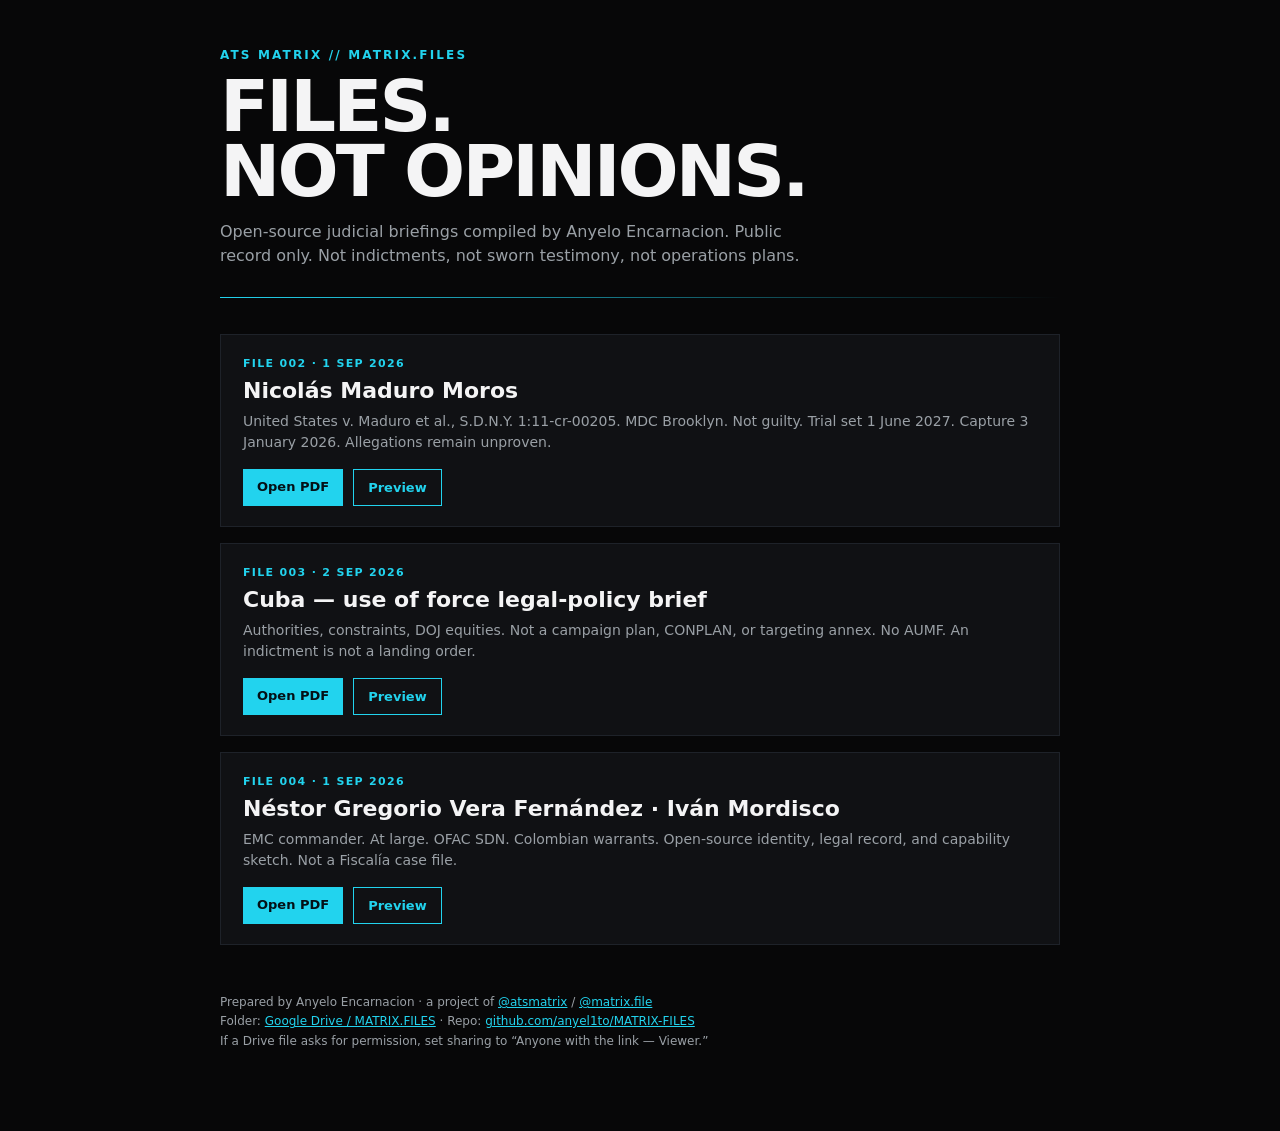
==== index.html @ 031e847b "Add MATRIX.FILES public landing page" ====
<!DOCTYPE html>
<html lang="en">
<head>
  <meta charset="utf-8" />
  <meta name="viewport" content="width=device-width, initial-scale=1" />
  <title>MATRIX.FILES — Open-source judicial briefings</title>
  <meta name="description" content="Public-record compilations by Anyelo Encarnacion / ATS MATRIX. Not official charging instruments." />
  <style>
    :root { --bg:#070708; --card:#101114; --line:#1e2229; --text:#f4f4f5; --muted:#9aa0a6; --cyan:#22d3ee; }
    * { box-sizing: border-box; }
    body { margin:0; background:var(--bg); color:var(--text); font-family: ui-sans-serif, system-ui, -apple-system, Segoe UI, sans-serif; }
    .wrap { max-width: 880px; margin: 0 auto; padding: 48px 20px 80px; }
    .kicker { color:var(--cyan); letter-spacing:.18em; font-size:12px; font-weight:700; }
    h1 { font-size: clamp(40px, 8vw, 72px); line-height:.9; margin:12px 0 16px; letter-spacing:-.04em; }
    .lede { color:var(--muted); max-width: 58ch; line-height:1.55; }
    .rule { height:1px; background:linear-gradient(90deg, var(--cyan), transparent); margin:28px 0 36px; border:0; }
    .grid { display:grid; gap:16px; }
    article { background:var(--card); border:1px solid var(--line); padding:22px 22px 20px; }
    article h2 { margin:8px 0 8px; font-size:22px; }
    article p { color:var(--muted); margin:0 0 16px; line-height:1.5; font-size:14px; }
    .meta { color:var(--cyan); font-size:11px; letter-spacing:.12em; font-weight:700; }
    .btns { display:flex; gap:10px; flex-wrap:wrap; }
    a.btn { text-decoration:none; color:#041016; background:var(--cyan); padding:10px 14px; font-size:13px; font-weight:700; }
    a.ghost { background:transparent; color:var(--cyan); border:1px solid var(--cyan); }
    footer { margin-top:48px; color:var(--muted); font-size:12px; line-height:1.6; }
    footer a { color:var(--cyan); }
  </style>
</head>
<body>
  <div class="wrap">
    <div class="kicker">ATS MATRIX // MATRIX.FILES</div>
    <h1>FILES.<br>NOT OPINIONS.</h1>
    <p class="lede">Open-source judicial briefings compiled by Anyelo Encarnacion. Public record only. Not indictments, not sworn testimony, not operations plans.</p>
    <hr class="rule" />
    <div class="grid">
      <article>
        <div class="meta">FILE 002 · 1 SEP 2026</div>
        <h2>Nicolás Maduro Moros</h2>
        <p>United States v. Maduro et al., S.D.N.Y. 1:11-cr-00205. MDC Brooklyn. Not guilty. Trial set 1 June 2027. Capture 3 January 2026. Allegations remain unproven.</p>
        <div class="btns">
          <a class="btn" href="https://drive.google.com/file/d/1BtM4a-Eci08VPVmfJweD16Wv40cV15db/view" target="_blank" rel="noopener">Open PDF</a>
          <a class="ghost btn" href="https://drive.google.com/file/d/1BtM4a-Eci08VPVmfJweD16Wv40cV15db/preview" target="_blank" rel="noopener">Preview</a>
        </div>
      </article>
      <article>
        <div class="meta">FILE 003 · 2 SEP 2026</div>
        <h2>Cuba — use of force legal-policy brief</h2>
        <p>Authorities, constraints, DOJ equities. Not a campaign plan, CONPLAN, or targeting annex. No AUMF. An indictment is not a landing order.</p>
        <div class="btns">
          <a class="btn" href="https://drive.google.com/file/d/1GTG9GldCAK5SY8bblRkNuc5zvCEHzuP1/view" target="_blank" rel="noopener">Open PDF</a>
          <a class="ghost btn" href="https://drive.google.com/file/d/1GTG9GldCAK5SY8bblRkNuc5zvCEHzuP1/preview" target="_blank" rel="noopener">Preview</a>
        </div>
      </article>
      <article>
        <div class="meta">FILE 004 · 1 SEP 2026</div>
        <h2>Néstor Gregorio Vera Fernández · Iván Mordisco</h2>
        <p>EMC commander. At large. OFAC SDN. Colombian warrants. Open-source identity, legal record, and capability sketch. Not a Fiscalía case file.</p>
        <div class="btns">
          <a class="btn" href="https://drive.google.com/file/d/1pIQSv0y9-0R5Vufq0WA9C67R_SJmGdRu/view" target="_blank" rel="noopener">Open PDF</a>
          <a class="ghost btn" href="https://drive.google.com/file/d/1pIQSv0y9-0R5Vufq0WA9C67R_SJmGdRu/preview" target="_blank" rel="noopener">Preview</a>
        </div>
      </article>
    </div>
    <footer>
      Prepared by Anyelo Encarnacion · a project of <a href="https://instagram.com/atsmatrix">@atsmatrix</a> / <a href="https://instagram.com/matrix.file">@matrix.file</a><br />
      Folder: <a href="https://drive.google.com/drive/folders/1XQTmA3_wfXLtMQcrukxH3apnTmQs58or">Google Drive / MATRIX.FILES</a> ·
      Repo: <a href="https://github.com/anyel1to/MATRIX-FILES">github.com/anyel1to/MATRIX-FILES</a><br />
      If a Drive file asks for permission, set sharing to “Anyone with the link — Viewer.”
    </footer>
  </div>
</body>
</html>
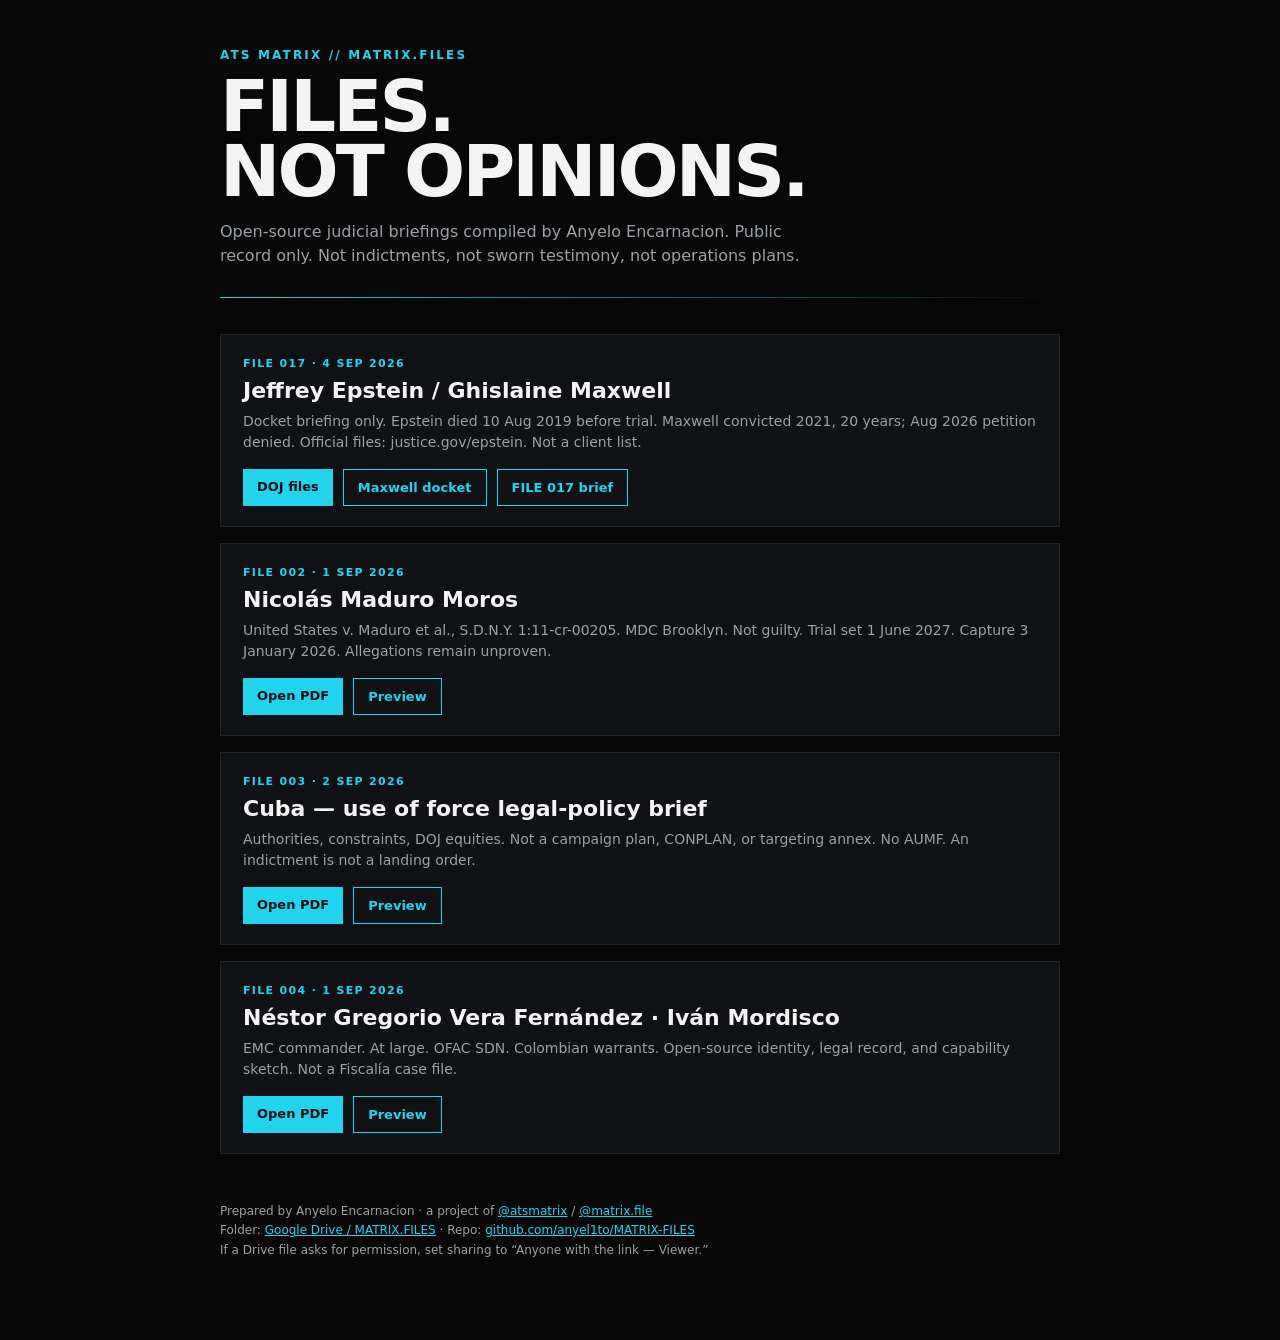
==== commit 5340536b: "Add FILE 017 card and official docket links" ====
--- a/index.html
+++ b/index.html
@@ -34,6 +34,16 @@
     <hr class="rule" />
     <div class="grid">
       <article>
+        <div class="meta">FILE 017 · 4 SEP 2026</div>
+        <h2>Jeffrey Epstein / Ghislaine Maxwell</h2>
+        <p>Docket briefing only. Epstein died 10 Aug 2019 before trial. Maxwell convicted 2021, 20 years; Aug 2026 petition denied. Official files: justice.gov/epstein. Not a client list.</p>
+        <div class="btns">
+          <a class="btn" href="https://www.justice.gov/epstein" target="_blank" rel="noopener">DOJ files</a>
+          <a class="ghost btn" href="https://www.courtlistener.com/docket/17318376/united-states-v-maxwell/" target="_blank" rel="noopener">Maxwell docket</a>
+          <a class="ghost btn" href="https://github.com/anyel1to/MATRIX-FILES/blob/main/FILE017.md" target="_blank" rel="noopener">FILE 017 brief</a>
+        </div>
+      </article>
+      <article>
         <div class="meta">FILE 002 · 1 SEP 2026</div>
         <h2>Nicolás Maduro Moros</h2>
         <p>United States v. Maduro et al., S.D.N.Y. 1:11-cr-00205. MDC Brooklyn. Not guilty. Trial set 1 June 2027. Capture 3 January 2026. Allegations remain unproven.</p>
@@ -69,4 +79,4 @@
     </footer>
   </div>
 </body>
-</html>+</html>
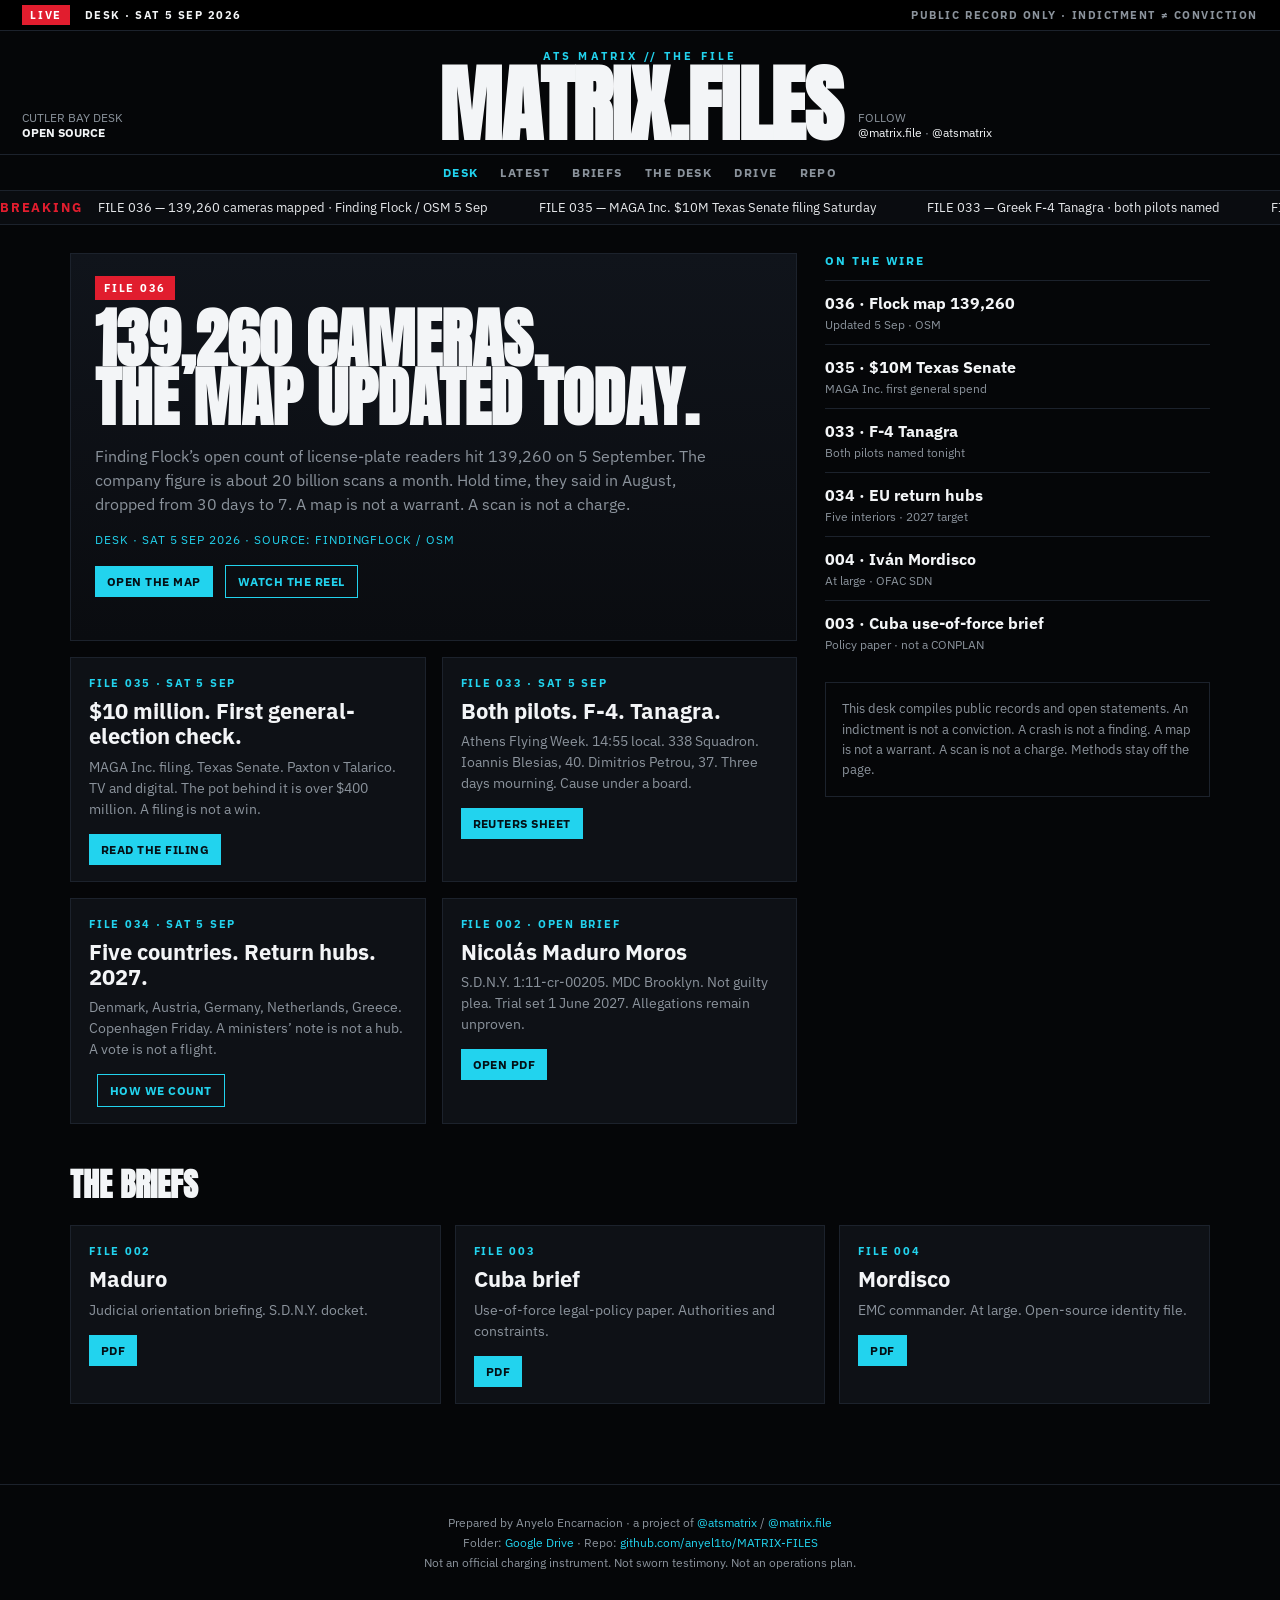
==== commit ae2a581d: "News-desk site for MATRIX.FILES" ====
--- a/index.html
+++ b/index.html
@@ -3,80 +3,129 @@
 <head>
   <meta charset="utf-8" />
   <meta name="viewport" content="width=device-width, initial-scale=1" />
-  <title>MATRIX.FILES — Open-source judicial briefings</title>
-  <meta name="description" content="Public-record compilations by Anyelo Encarnacion / ATS MATRIX. Not official charging instruments." />
-  <style>
-    :root { --bg:#070708; --card:#101114; --line:#1e2229; --text:#f4f4f5; --muted:#9aa0a6; --cyan:#22d3ee; }
-    * { box-sizing: border-box; }
-    body { margin:0; background:var(--bg); color:var(--text); font-family: ui-sans-serif, system-ui, -apple-system, Segoe UI, sans-serif; }
-    .wrap { max-width: 880px; margin: 0 auto; padding: 48px 20px 80px; }
-    .kicker { color:var(--cyan); letter-spacing:.18em; font-size:12px; font-weight:700; }
-    h1 { font-size: clamp(40px, 8vw, 72px); line-height:.9; margin:12px 0 16px; letter-spacing:-.04em; }
-    .lede { color:var(--muted); max-width: 58ch; line-height:1.55; }
-    .rule { height:1px; background:linear-gradient(90deg, var(--cyan), transparent); margin:28px 0 36px; border:0; }
-    .grid { display:grid; gap:16px; }
-    article { background:var(--card); border:1px solid var(--line); padding:22px 22px 20px; }
-    article h2 { margin:8px 0 8px; font-size:22px; }
-    article p { color:var(--muted); margin:0 0 16px; line-height:1.5; font-size:14px; }
-    .meta { color:var(--cyan); font-size:11px; letter-spacing:.12em; font-weight:700; }
-    .btns { display:flex; gap:10px; flex-wrap:wrap; }
-    a.btn { text-decoration:none; color:#041016; background:var(--cyan); padding:10px 14px; font-size:13px; font-weight:700; }
-    a.ghost { background:transparent; color:var(--cyan); border:1px solid var(--cyan); }
-    footer { margin-top:48px; color:var(--muted); font-size:12px; line-height:1.6; }
-    footer a { color:var(--cyan); }
-  </style>
+  <title>MATRIX.FILES — Desk</title>
+  <meta name="description" content="Public-record briefings. Not opinions. A desk of @matrix.file / @atsmatrix." />
+  <link rel="preconnect" href="https://fonts.googleapis.com" />
+  <link href="https://fonts.googleapis.com/css2?family=Anton&family=IBM+Plex+Sans:wght@400;600;700&display=swap" rel="stylesheet" />
+  <link rel="stylesheet" href="css/news.css" />
 </head>
 <body>
-  <div class="wrap">
-    <div class="kicker">ATS MATRIX // MATRIX.FILES</div>
-    <h1>FILES.<br>NOT OPINIONS.</h1>
-    <p class="lede">Open-source judicial briefings compiled by Anyelo Encarnacion. Public record only. Not indictments, not sworn testimony, not operations plans.</p>
-    <hr class="rule" />
-    <div class="grid">
-      <article>
-        <div class="meta">FILE 017 · 4 SEP 2026</div>
-        <h2>Jeffrey Epstein / Ghislaine Maxwell</h2>
-        <p>Docket briefing only. Epstein died 10 Aug 2019 before trial. Maxwell convicted 2021, 20 years; Aug 2026 petition denied. Official files: justice.gov/epstein. Not a client list.</p>
-        <div class="btns">
-          <a class="btn" href="https://www.justice.gov/epstein" target="_blank" rel="noopener">DOJ files</a>
-          <a class="ghost btn" href="https://www.courtlistener.com/docket/17318376/united-states-v-maxwell/" target="_blank" rel="noopener">Maxwell docket</a>
-          <a class="ghost btn" href="https://github.com/anyel1to/MATRIX-FILES/blob/main/FILE017.md" target="_blank" rel="noopener">FILE 017 brief</a>
+  <div class="topbar">
+    <div><span class="live">LIVE</span> DESK · SAT 5 SEP 2026</div>
+    <div class="meta">PUBLIC RECORD ONLY · INDICTMENT ≠ CONVICTION</div>
+  </div>
+  <header class="mast">
+    <div class="desk">CUTLER BAY DESK<br><strong>OPEN SOURCE</strong></div>
+    <div class="brand">
+      <div class="kicker">ATS MATRIX // THE FILE</div>
+      <h1>MATRIX.FILES</h1>
+    </div>
+    <div class="follow">FOLLOW<br>
+      <a href="https://instagram.com/matrix.file" target="_blank" rel="noopener">@matrix.file</a> ·
+      <a href="https://instagram.com/atsmatrix" target="_blank" rel="noopener">@atsmatrix</a>
+    </div>
+  </header>
+  <nav class="sec">
+    <a class="on" href="index.html">DESK</a>
+    <a href="#latest">LATEST</a>
+    <a href="#briefs">BRIEFS</a>
+    <a href="about.html">THE DESK</a>
+    <a href="https://drive.google.com/drive/folders/1XQTmA3_wfXLtMQcrukxH3apnTmQs58or" target="_blank" rel="noopener">DRIVE</a>
+    <a href="https://github.com/anyel1to/MATRIX-FILES" target="_blank" rel="noopener">REPO</a>
+  </nav>
+  <div class="ticker">
+    <b>BREAKING</b>
+    <span>FILE 036 — 139,260 cameras mapped · Finding Flock / OSM 5 Sep</span>
+    <span>FILE 035 — MAGA Inc. $10M Texas Senate filing Saturday</span>
+    <span>FILE 033 — Greek F-4 Tanagra · both pilots named</span>
+    <span>FILE 034 — Five EU states · return hubs 2027</span>
+  </div>
+  <main class="wrap">
+    <div class="layout">
+      <section>
+        <article class="hero" id="latest">
+          <div class="hero-body">
+            <span class="tag">FILE 036</span>
+            <h2>139,260 CAMERAS.<br>THE MAP UPDATED TODAY.</h2>
+            <p class="dek">Finding Flock’s open count of license-plate readers hit 139,260 on 5 September. The company figure is about 20 billion scans a month. Hold time, they said in August, dropped from 30 days to 7. A map is not a warrant. A scan is not a charge.</p>
+            <div class="by">DESK · SAT 5 SEP 2026 · SOURCE: FINDINGFLOCK / OSM</div>
+            <p style="margin-top:18px">
+              <a class="btn" href="https://www.findingflock.com/" target="_blank" rel="noopener">OPEN THE MAP</a>
+              <a class="btn ghost" href="https://instagram.com/matrix.file" target="_blank" rel="noopener">WATCH THE REEL</a>
+            </p>
+          </div>
+        </article>
+        <div class="row">
+          <article class="card">
+            <div class="file">FILE 035 · SAT 5 SEP</div>
+            <h3>$10 million. First general-election check.</h3>
+            <p>MAGA Inc. filing. Texas Senate. Paxton v Talarico. TV and digital. The pot behind it is over $400 million. A filing is not a win.</p>
+            <a class="btn" href="https://www.nytimes.com/2026/09/05/us/politics/trump-maga-inc-super-pac.html" target="_blank" rel="noopener">READ THE FILING</a>
+          </article>
+          <article class="card">
+            <div class="file">FILE 033 · SAT 5 SEP</div>
+            <h3>Both pilots. F-4. Tanagra.</h3>
+            <p>Athens Flying Week. 14:55 local. 338 Squadron. Ioannis Blesias, 40. Dimitrios Petrou, 37. Three days mourning. Cause under a board.</p>
+            <a class="btn" href="https://www.reuters.com/business/aerospace-defense/greek-f-4-crashes-during-an-air-show-near-athens-ert-reports-2026-09-05/" target="_blank" rel="noopener">REUTERS SHEET</a>
+          </article>
         </div>
-      </article>
-      <article>
-        <div class="meta">FILE 002 · 1 SEP 2026</div>
-        <h2>Nicolás Maduro Moros</h2>
-        <p>United States v. Maduro et al., S.D.N.Y. 1:11-cr-00205. MDC Brooklyn. Not guilty. Trial set 1 June 2027. Capture 3 January 2026. Allegations remain unproven.</p>
-        <div class="btns">
-          <a class="btn" href="https://drive.google.com/file/d/1BtM4a-Eci08VPVmfJweD16Wv40cV15db/view" target="_blank" rel="noopener">Open PDF</a>
-          <a class="ghost btn" href="https://drive.google.com/file/d/1BtM4a-Eci08VPVmfJweD16Wv40cV15db/preview" target="_blank" rel="noopener">Preview</a>
+        <div class="row">
+          <article class="card">
+            <div class="file">FILE 034 · SAT 5 SEP</div>
+            <h3>Five countries. Return hubs. 2027.</h3>
+            <p>Denmark, Austria, Germany, Netherlands, Greece. Copenhagen Friday. A ministers’ note is not a hub. A vote is not a flight.</p>
+            <a class="btn ghost" href="about.html">HOW WE COUNT</a>
+          </article>
+          <article class="card">
+            <div class="file">FILE 002 · OPEN BRIEF</div>
+            <h3>Nicolás Maduro Moros</h3>
+            <p>S.D.N.Y. 1:11-cr-00205. MDC Brooklyn. Not guilty plea. Trial set 1 June 2027. Allegations remain unproven.</p>
+            <a class="btn" href="https://drive.google.com/file/d/1BtM4a-Eci08VPVmfJweD16Wv40cV15db/view" target="_blank" rel="noopener">OPEN PDF</a>
+          </article>
         </div>
-      </article>
-      <article>
-        <div class="meta">FILE 003 · 2 SEP 2026</div>
-        <h2>Cuba — use of force legal-policy brief</h2>
-        <p>Authorities, constraints, DOJ equities. Not a campaign plan, CONPLAN, or targeting annex. No AUMF. An indictment is not a landing order.</p>
-        <div class="btns">
-          <a class="btn" href="https://drive.google.com/file/d/1GTG9GldCAK5SY8bblRkNuc5zvCEHzuP1/view" target="_blank" rel="noopener">Open PDF</a>
-          <a class="ghost btn" href="https://drive.google.com/file/d/1GTG9GldCAK5SY8bblRkNuc5zvCEHzuP1/preview" target="_blank" rel="noopener">Preview</a>
-        </div>
-      </article>
-      <article>
-        <div class="meta">FILE 004 · 1 SEP 2026</div>
-        <h2>Néstor Gregorio Vera Fernández · Iván Mordisco</h2>
-        <p>EMC commander. At large. OFAC SDN. Colombian warrants. Open-source identity, legal record, and capability sketch. Not a Fiscalía case file.</p>
-        <div class="btns">
-          <a class="btn" href="https://drive.google.com/file/d/1pIQSv0y9-0R5Vufq0WA9C67R_SJmGdRu/view" target="_blank" rel="noopener">Open PDF</a>
-          <a class="ghost btn" href="https://drive.google.com/file/d/1pIQSv0y9-0R5Vufq0WA9C67R_SJmGdRu/preview" target="_blank" rel="noopener">Preview</a>
-        </div>
-      </article>
+      </section>
+      <aside class="rail">
+        <h4>ON THE WIRE</h4>
+        <ol>
+          <li><a href="#latest">036 · Flock map 139,260</a><span>Updated 5 Sep · OSM</span></li>
+          <li><a href="https://www.nytimes.com/2026/09/05/us/politics/trump-maga-inc-super-pac.html">035 · $10M Texas Senate</a><span>MAGA Inc. first general spend</span></li>
+          <li><a href="https://www.reuters.com/business/aerospace-defense/greek-f-4-crashes-during-an-air-show-near-athens-ert-reports-2026-09-05/">033 · F-4 Tanagra</a><span>Both pilots named tonight</span></li>
+          <li><a>034 · EU return hubs</a><span>Five interiors · 2027 target</span></li>
+          <li><a href="https://drive.google.com/file/d/1pIQSv0y9-0R5Vufq0WA9C67R_SJmGdRu/view">004 · Iván Mordisco</a><span>At large · OFAC SDN</span></li>
+          <li><a href="https://drive.google.com/file/d/1GTG9GldCAK5SY8bblRkNuc5zvCEHzuP1/view">003 · Cuba use-of-force brief</a><span>Policy paper · not a CONPLAN</span></li>
+        </ol>
+        <div class="note">This desk compiles public records and open statements. An indictment is not a conviction. A crash is not a finding. A map is not a warrant. A scan is not a charge. Methods stay off the page.</div>
+      </aside>
     </div>
-    <footer>
-      Prepared by Anyelo Encarnacion · a project of <a href="https://instagram.com/atsmatrix">@atsmatrix</a> / <a href="https://instagram.com/matrix.file">@matrix.file</a><br />
-      Folder: <a href="https://drive.google.com/drive/folders/1XQTmA3_wfXLtMQcrukxH3apnTmQs58or">Google Drive / MATRIX.FILES</a> ·
-      Repo: <a href="https://github.com/anyel1to/MATRIX-FILES">github.com/anyel1to/MATRIX-FILES</a><br />
-      If a Drive file asks for permission, set sharing to “Anyone with the link — Viewer.”
-    </footer>
-  </div>
+    <section class="files" id="briefs">
+      <h2>THE BRIEFS</h2>
+      <div class="grid">
+        <article class="card">
+          <div class="file">FILE 002</div>
+          <h3>Maduro</h3>
+          <p>Judicial orientation briefing. S.D.N.Y. docket.</p>
+          <a class="btn" href="https://drive.google.com/file/d/1BtM4a-Eci08VPVmfJweD16Wv40cV15db/view" target="_blank" rel="noopener">PDF</a>
+        </article>
+        <article class="card">
+          <div class="file">FILE 003</div>
+          <h3>Cuba brief</h3>
+          <p>Use-of-force legal-policy paper. Authorities and constraints.</p>
+          <a class="btn" href="https://drive.google.com/file/d/1GTG9GldCAK5SY8bblRkNuc5zvCEHzuP1/view" target="_blank" rel="noopener">PDF</a>
+        </article>
+        <article class="card">
+          <div class="file">FILE 004</div>
+          <h3>Mordisco</h3>
+          <p>EMC commander. At large. Open-source identity file.</p>
+          <a class="btn" href="https://drive.google.com/file/d/1pIQSv0y9-0R5Vufq0WA9C67R_SJmGdRu/view" target="_blank" rel="noopener">PDF</a>
+        </article>
+      </div>
+    </section>
+  </main>
+  <footer class="site">
+    Prepared by Anyelo Encarnacion · a project of <a href="https://instagram.com/atsmatrix">@atsmatrix</a> / <a href="https://instagram.com/matrix.file">@matrix.file</a><br />
+    Folder: <a href="https://drive.google.com/drive/folders/1XQTmA3_wfXLtMQcrukxH3apnTmQs58or">Google Drive</a> ·
+    Repo: <a href="https://github.com/anyel1to/MATRIX-FILES">github.com/anyel1to/MATRIX-FILES</a><br />
+    Not an official charging instrument. Not sworn testimony. Not an operations plan.
+  </footer>
 </body>
-</html>
+</html>
--- a/css/news.css
+++ b/css/news.css
@@ -0,0 +1 @@
+:root{--bg:#050608;--ink:#0a0c10;--card:#0e1116;--line:#1c222c;--text:#f3f5f7;--muted:#8b939c;--cyan:#22d3ee;--red:#e11d2e;--paper:#e8eaed}*{box-sizing:border-box}html,body{margin:0;background:var(--bg);color:var(--text);font-family:"IBM Plex Sans",ui-sans-serif,system-ui,sans-serif}a{color:var(--cyan);text-decoration:none}img{max-width:100%;display:block}.topbar{background:#000;border-bottom:1px solid var(--line);display:flex;align-items:center;justify-content:space-between;padding:8px 22px;font-size:11px;letter-spacing:.14em;font-weight:700}.live{color:#fff;background:var(--red);padding:3px 8px;letter-spacing:.16em;margin-right:10px}.topbar .meta{color:var(--muted)}.mast{border-bottom:1px solid var(--line);padding:18px 22px 14px;display:grid;grid-template-columns:1fr auto 1fr;align-items:end;gap:16px}.brand{text-align:center}.brand .kicker{color:var(--cyan);letter-spacing:.28em;font-size:11px;font-weight:700}.brand h1{font-family:Anton,Impact,sans-serif;font-size:clamp(42px,8vw,84px);line-height:.85;margin:6px 0 0;letter-spacing:-1px}.desk,.follow{font-size:12px;color:var(--muted)}.desk strong,.follow a{color:var(--text)}nav.sec{display:flex;gap:22px;justify-content:center;flex-wrap:wrap;border-bottom:1px solid var(--line);padding:10px 16px;font-size:12px;letter-spacing:.12em;font-weight:700}nav.sec a{color:var(--muted)}nav.sec a:hover,nav.sec a.on{color:var(--cyan)}.ticker{background:var(--ink);border-bottom:1px solid var(--line);overflow:hidden;white-space:nowrap;padding:8px 0;font-size:13px}.ticker b{color:var(--red);margin-right:12px;letter-spacing:.14em}.ticker span{color:var(--paper);padding-right:48px}.wrap{max-width:1180px;margin:0 auto;padding:28px 20px 80px}.layout{display:grid;grid-template-columns:1.7fr .9fr;gap:28px}@media(max-width:860px){.mast{grid-template-columns:1fr;text-align:center}.desk,.follow{text-align:center}.layout{grid-template-columns:1fr}}.hero{border:1px solid var(--line);background:linear-gradient(180deg,#10141b 0%,#0a0c10 100%)}.hero .tag{display:inline-block;background:var(--red);color:#fff;font-size:11px;letter-spacing:.16em;font-weight:700;padding:5px 9px}.hero-body{padding:22px 24px 26px}.hero h2{font-family:Anton,Impact,sans-serif;font-size:clamp(36px,6vw,64px);line-height:.92;margin:10px 0 12px}.hero .dek{color:var(--muted);font-size:16px;line-height:1.5;max-width:62ch}.hero .by{font-size:12px;color:var(--cyan);letter-spacing:.08em;margin-top:16px}.row{display:grid;grid-template-columns:1fr 1fr;gap:16px;margin-top:16px}@media(max-width:640px){.row{grid-template-columns:1fr}}.card{background:var(--card);border:1px solid var(--line);padding:18px 18px 16px}.card .file{color:var(--cyan);font-size:11px;letter-spacing:.16em;font-weight:700}.card h3{margin:8px 0 8px;font-size:22px;line-height:1.15}.card p{color:var(--muted);font-size:14px;line-height:1.5;margin:0 0 14px}.btn{display:inline-block;background:var(--cyan);color:#041016;font-size:12px;font-weight:700;padding:8px 12px;letter-spacing:.04em}.ghost{background:transparent;color:var(--cyan);border:1px solid var(--cyan);margin-left:8px}.rail h4{letter-spacing:.16em;font-size:12px;color:var(--cyan);margin:0 0 12px}.rail ol{list-style:none;margin:0;padding:0}.rail li{border-top:1px solid var(--line);padding:12px 0}.rail li a{color:var(--text);font-weight:700}.rail li span{display:block;color:var(--muted);font-size:12px;margin-top:4px}.note{margin-top:18px;border:1px solid var(--line);padding:16px;color:var(--muted);font-size:13px;line-height:1.55}.files{margin-top:36px}.files h2{font-family:Anton,Impact,sans-serif;font-size:32px;margin:0 0 16px}.grid{display:grid;grid-template-columns:repeat(3,1fr);gap:14px}@media(max-width:860px){.grid{grid-template-columns:1fr}}footer.site{border-top:1px solid var(--line);padding:28px 20px 48px;color:var(--muted);font-size:12px;line-height:1.7;text-align:center}
